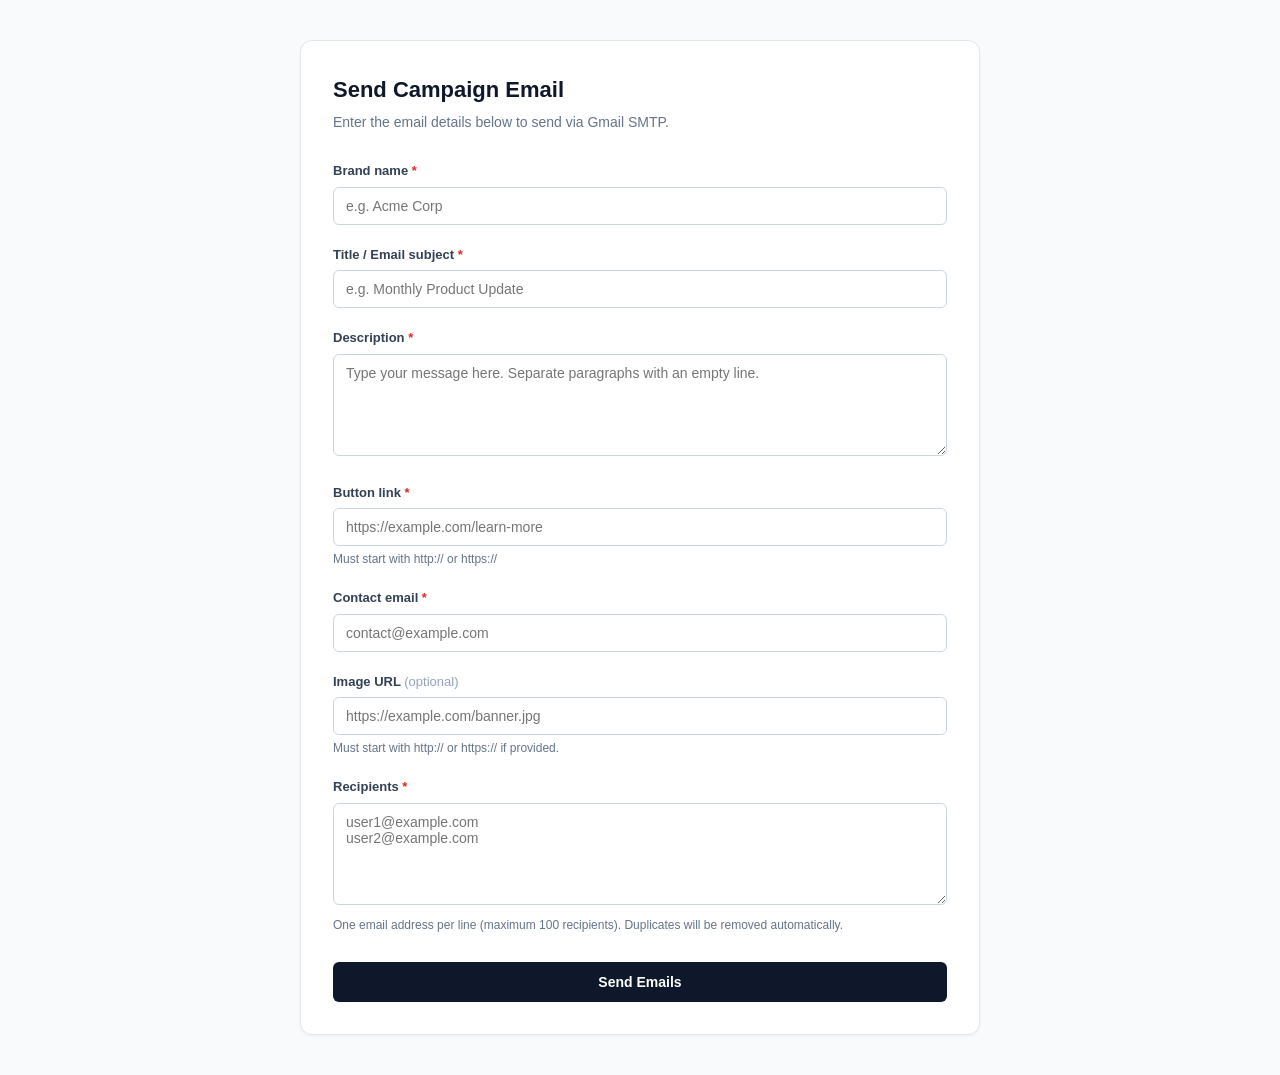
==== public/index.html @ 8550113f "feat: initialize NEWARO project scaffolding Set up React 19, Vite, Tailwind CSS, and core project de" ====
<!DOCTYPE html>
<html lang="en">
<head>
  <meta charset="UTF-8">
  <meta name="viewport" content="width=device-width, initial-scale=1.0">
  <title>Email Sender</title>
  <style>
    * { box-sizing: border-box; margin: 0; padding: 0; }
    body {
      font-family: -apple-system, BlinkMacSystemFont, "Segoe UI", Roboto, Helvetica, Arial, sans-serif;
      background-color: #f8fafc;
      color: #0f172a;
      padding: 40px 16px;
      line-height: 1.5;
    }
    .container {
      max-width: 680px;
      margin: 0 auto;
      background: #ffffff;
      border: 1px solid #e2e8f0;
      border-radius: 12px;
      padding: 32px;
      box-shadow: 0 1px 3px rgba(0, 0, 0, 0.05);
    }
    h1 {
      font-size: 22px;
      font-weight: 700;
      margin-bottom: 6px;
    }
    p.subtitle {
      font-size: 14px;
      color: #64748b;
      margin-bottom: 28px;
    }
    .form-group {
      margin-bottom: 20px;
    }
    label {
      display: block;
      font-size: 13px;
      font-weight: 600;
      color: #334155;
      margin-bottom: 6px;
    }
    label span.req {
      color: #dc2626;
    }
    label span.opt {
      color: #94a3b8;
      font-weight: 400;
    }
    input[type="text"],
    input[type="email"],
    input[type="url"],
    textarea {
      width: 100%;
      padding: 10px 12px;
      font-size: 14px;
      border: 1px solid #cbd5e1;
      border-radius: 6px;
      background: #ffffff;
      color: #0f172a;
      transition: border-color 0.15s ease;
      font-family: inherit;
    }
    input:focus, textarea:focus {
      outline: none;
      border-color: #0f172a;
    }
    textarea {
      resize: vertical;
    }
    .hint {
      font-size: 12px;
      color: #64748b;
      margin-top: 4px;
    }
    button.submit-btn {
      width: 100%;
      padding: 12px 20px;
      background-color: #0f172a;
      color: #ffffff;
      font-size: 14px;
      font-weight: 600;
      border: none;
      border-radius: 6px;
      cursor: pointer;
      transition: background-color 0.15s ease;
      margin-top: 8px;
    }
    button.submit-btn:hover {
      background-color: #1e293b;
    }
    button.submit-btn:disabled {
      background-color: #94a3b8;
      cursor: not-allowed;
    }
    .status-msg {
      margin-top: 24px;
      padding: 14px 16px;
      border-radius: 6px;
      font-size: 14px;
      display: none;
    }
    .status-msg.error {
      background: #fef2f2;
      border: 1px solid #fecaca;
      color: #991b1b;
      display: block;
    }
    .results-section {
      margin-top: 32px;
      border-top: 1px solid #e2e8f0;
      padding-top: 24px;
      display: none;
    }
    .summary-box {
      display: flex;
      gap: 16px;
      margin-bottom: 16px;
    }
    .summary-item {
      flex: 1;
      padding: 12px;
      background: #f8fafc;
      border: 1px solid #e2e8f0;
      border-radius: 6px;
      text-align: center;
    }
    .summary-item .num {
      font-size: 20px;
      font-weight: 700;
    }
    .summary-item .label {
      font-size: 11px;
      text-transform: uppercase;
      color: #64748b;
      font-weight: 600;
    }
    .sent-num { color: #16a34a; }
    .failed-num { color: #dc2626; }
    table.results-table {
      width: 100%;
      border-collapse: collapse;
      font-size: 13px;
      margin-top: 12px;
    }
    table.results-table th, table.results-table td {
      padding: 10px 12px;
      text-align: left;
      border-bottom: 1px solid #f1f5f9;
    }
    table.results-table th {
      background: #f8fafc;
      font-weight: 600;
      color: #475569;
    }
    .badge {
      display: inline-block;
      padding: 2px 8px;
      border-radius: 4px;
      font-size: 11px;
      font-weight: 600;
    }
    .badge-sent { background: #dcfce7; color: #166534; }
    .badge-failed { background: #fee2e2; color: #991b1b; }
    .error-text { color: #dc2626; font-size: 12px; }
  </style>
</head>
<body>
  <div class="container">
    <h1>Send Campaign Email</h1>
    <p class="subtitle">Enter the email details below to send via Gmail SMTP.</p>

    <form id="emailForm">
      <!-- 1. Brand name (required) -->
      <div class="form-group">
        <label for="brandName">Brand name <span class="req">*</span></label>
        <input type="text" id="brandName" name="brandName" required placeholder="e.g. Acme Corp">
      </div>

      <!-- 2. Title, also used as the email subject (required) -->
      <div class="form-group">
        <label for="title">Title / Email subject <span class="req">*</span></label>
        <input type="text" id="title" name="title" required placeholder="e.g. Monthly Product Update">
      </div>

      <!-- 3. Description, multiple paragraphs allowed (required) -->
      <div class="form-group">
        <label for="description">Description <span class="req">*</span></label>
        <textarea id="description" name="description" rows="5" required placeholder="Type your message here. Separate paragraphs with an empty line."></textarea>
      </div>

      <!-- 4. Link, used for the button (required, must start with http:// or https://) -->
      <div class="form-group">
        <label for="link">Button link <span class="req">*</span></label>
        <input type="url" id="link" name="link" required placeholder="https://example.com/learn-more" pattern="https?://.+">
        <div class="hint">Must start with http:// or https://</div>
      </div>

      <!-- 5. Contact email (required, valid email format) -->
      <div class="form-group">
        <label for="contactEmail">Contact email <span class="req">*</span></label>
        <input type="email" id="contactEmail" name="contactEmail" required placeholder="contact@example.com">
      </div>

      <!-- 6. Image URL (optional, must start with http:// or https://) -->
      <div class="form-group">
        <label for="imageUrl">Image URL <span class="opt">(optional)</span></label>
        <input type="url" id="imageUrl" name="imageUrl" placeholder="https://example.com/banner.jpg" pattern="https?://.+">
        <div class="hint">Must start with http:// or https:// if provided.</div>
      </div>

      <!-- 7. Recipients, one email address per line (max 100, remove duplicates) -->
      <div class="form-group">
        <label for="recipients">Recipients <span class="req">*</span></label>
        <textarea id="recipients" name="recipients" rows="5" required placeholder="user1@example.com&#10;user2@example.com"></textarea>
        <div class="hint">One email address per line (maximum 100 recipients). Duplicates will be removed automatically.</div>
      </div>

      <button type="submit" id="submitBtn" class="submit-btn">Send Emails</button>
    </form>

    <div id="statusMessage" class="status-msg"></div>

    <!-- Results Section -->
    <div id="resultsSection" class="results-section">
      <h2>Delivery Summary</h2>
      <div class="summary-box">
        <div class="summary-item">
          <div class="num" id="totalCount">0</div>
          <div class="label">Total</div>
        </div>
        <div class="summary-item">
          <div class="num sent-num" id="sentCount">0</div>
          <div class="label">Sent</div>
        </div>
        <div class="summary-item">
          <div class="num failed-num" id="failedCount">0</div>
          <div class="label">Failed</div>
        </div>
      </div>

      <table class="results-table">
        <thead>
          <tr>
            <th>Recipient</th>
            <th>Status</th>
            <th>Details</th>
          </tr>
        </thead>
        <tbody id="resultsBody"></tbody>
      </table>
    </div>
  </div>

  <script>
    const form = document.getElementById('emailForm');
    const submitBtn = document.getElementById('submitBtn');
    const statusMsg = document.getElementById('statusMessage');
    const resultsSection = document.getElementById('resultsSection');
    const totalCount = document.getElementById('totalCount');
    const sentCount = document.getElementById('sentCount');
    const failedCount = document.getElementById('failedCount');
    const resultsBody = document.getElementById('resultsBody');

    form.addEventListener('submit', async (e) => {
      e.preventDefault();

      statusMsg.className = 'status-msg';
      statusMsg.style.display = 'none';
      resultsSection.style.display = 'none';

      const brandName = document.getElementById('brandName').value;
      const title = document.getElementById('title').value;
      const description = document.getElementById('description').value;
      const link = document.getElementById('link').value;
      const contactEmail = document.getElementById('contactEmail').value;
      const imageUrl = document.getElementById('imageUrl').value;
      const recipients = document.getElementById('recipients').value;

      submitBtn.disabled = true;
      submitBtn.textContent = 'Sending... Please wait (1.5s delay between recipients)';

      try {
        const response = await fetch('/api/send', {
          method: 'POST',
          headers: { 'Content-Type': 'application/json' },
          body: JSON.stringify({
            brandName,
            title,
            description,
            link,
            contactEmail,
            imageUrl,
            recipients,
          }),
        });

        const data = await response.json();

        if (!response.ok) {
          throw new Error(data.error || 'Server error occurred while sending emails.');
        }

        // Populate summary
        totalCount.textContent = data.summary.total;
        sentCount.textContent = data.summary.sent;
        failedCount.textContent = data.summary.failed;

        // Populate results table
        resultsBody.innerHTML = '';
        data.results.forEach(res => {
          const row = document.createElement('tr');
          const isSent = res.status === 'sent';
          row.innerHTML = `
            <td><code>${escapeHtml(res.email)}</code></td>
            <td><span class="badge ${isSent ? 'badge-sent' : 'badge-failed'}">${isSent ? 'SENT' : 'FAILED'}</span></td>
            <td>${isSent ? 'Delivered' : `<span class="error-text">${escapeHtml(res.error || 'Error')}</span>`}</td>
          `;
          resultsBody.appendChild(row);
        });

        resultsSection.style.display = 'block';
      } catch (err) {
        statusMsg.textContent = err.message;
        statusMsg.className = 'status-msg error';
      } finally {
        submitBtn.disabled = false;
        submitBtn.textContent = 'Send Emails';
      }
    });

    function escapeHtml(str) {
      if (!str) return '';
      return str
        .replace(/&/g, '&amp;')
        .replace(/</g, '&lt;')
        .replace(/>/g, '&gt;')
        .replace(/"/g, '&quot;')
        .replace(/'/g, '&#039;');
    }
  </script>
</body>
</html>
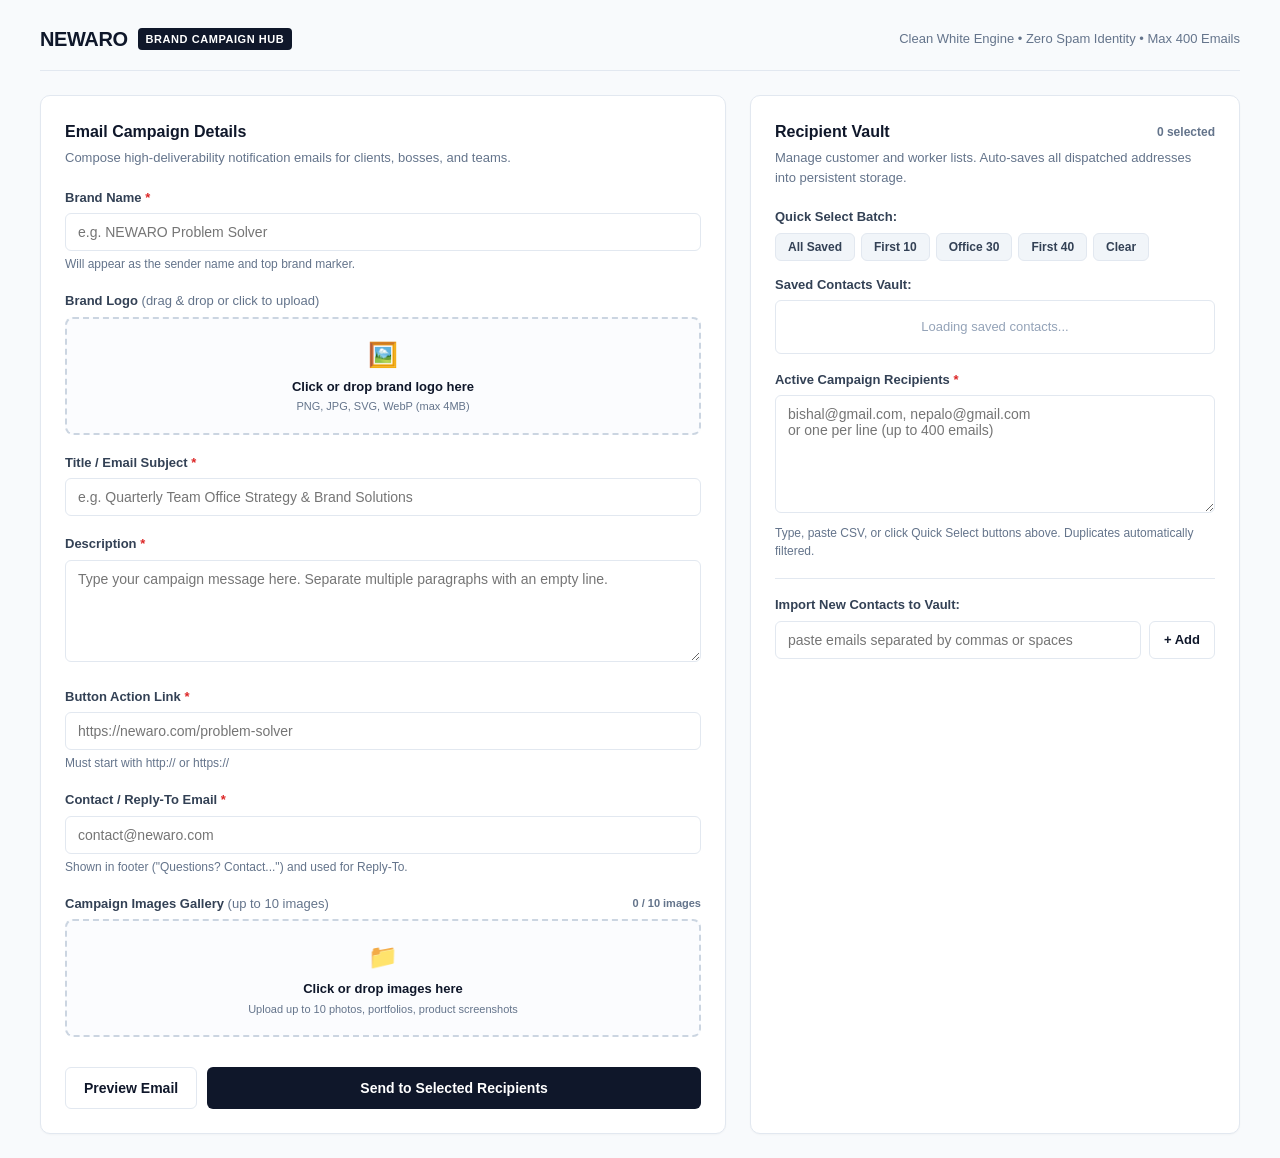
==== commit 183018d4: "feat: add advanced attachment support and persistence - Enable file uploads (50MB limit) for email c" ====
--- a/public/index.html
+++ b/public/index.html
@@ -3,52 +3,124 @@
 <head>
   <meta charset="UTF-8">
   <meta name="viewport" content="width=device-width, initial-scale=1.0">
-  <title>Email Sender</title>
+  <title>NEWARO Brand Campaign & Email Dispatcher</title>
   <style>
+    :root {
+      --bg: #ffffff;
+      --card-bg: #ffffff;
+      --sidebar-bg: #f8fafc;
+      --border: #e2e8f0;
+      --border-focus: #0f172a;
+      --text-main: #0f172a;
+      --text-muted: #64748b;
+      --text-sub: #334155;
+      --accent: #0f172a;
+      --accent-hover: #1e293b;
+      --success: #16a34a;
+      --success-bg: #f0fdf4;
+      --danger: #dc2626;
+      --danger-bg: #fef2f2;
+    }
+
     * { box-sizing: border-box; margin: 0; padding: 0; }
+    
     body {
-      font-family: -apple-system, BlinkMacSystemFont, "Segoe UI", Roboto, Helvetica, Arial, sans-serif;
+      font-family: -apple-system, BlinkMacSystemFont, "Segoe UI", Roboto, "Helvetica Neue", Arial, sans-serif;
       background-color: #f8fafc;
-      color: #0f172a;
-      padding: 40px 16px;
+      color: var(--text-main);
       line-height: 1.5;
-    }
-    .container {
-      max-width: 680px;
+      padding: 24px 16px;
+    }
+
+    .app-header {
+      max-width: 1200px;
+      margin: 0 auto 24px auto;
+      display: flex;
+      justify-content: space-between;
+      align-items: center;
+      padding-bottom: 16px;
+      border-bottom: 1px solid var(--border);
+    }
+
+    .brand-title {
+      font-size: 20px;
+      font-weight: 800;
+      letter-spacing: -0.02em;
+      color: var(--text-main);
+      display: flex;
+      align-items: center;
+      gap: 10px;
+    }
+
+    .brand-badge {
+      font-size: 11px;
+      font-weight: 700;
+      text-transform: uppercase;
+      letter-spacing: 0.05em;
+      background: #0f172a;
+      color: #ffffff;
+      padding: 3px 8px;
+      border-radius: 4px;
+    }
+
+    .header-info {
+      font-size: 13px;
+      color: var(--text-muted);
+    }
+
+    .main-grid {
+      max-width: 1200px;
       margin: 0 auto;
-      background: #ffffff;
-      border: 1px solid #e2e8f0;
-      border-radius: 12px;
-      padding: 32px;
-      box-shadow: 0 1px 3px rgba(0, 0, 0, 0.05);
-    }
-    h1 {
-      font-size: 22px;
+      display: grid;
+      grid-template-columns: 1.4fr 1fr;
+      gap: 24px;
+    }
+
+    @media (max-width: 960px) {
+      .main-grid {
+        grid-template-columns: 1fr;
+      }
+    }
+
+    .card {
+      background: var(--card-bg);
+      border: 1px solid var(--border);
+      border-radius: 10px;
+      padding: 24px;
+      box-shadow: 0 1px 2px rgba(0,0,0,0.03);
+    }
+
+    .section-title {
+      font-size: 16px;
       font-weight: 700;
-      margin-bottom: 6px;
-    }
-    p.subtitle {
-      font-size: 14px;
-      color: #64748b;
-      margin-bottom: 28px;
-    }
+      color: var(--text-main);
+      margin-bottom: 4px;
+      display: flex;
+      align-items: center;
+      justify-content: space-between;
+    }
+
+    .section-desc {
+      font-size: 13px;
+      color: var(--text-muted);
+      margin-bottom: 20px;
+    }
+
     .form-group {
-      margin-bottom: 20px;
-    }
+      margin-bottom: 18px;
+    }
+
     label {
       display: block;
       font-size: 13px;
       font-weight: 600;
-      color: #334155;
+      color: var(--text-sub);
       margin-bottom: 6px;
     }
-    label span.req {
-      color: #dc2626;
-    }
-    label span.opt {
-      color: #94a3b8;
-      font-weight: 400;
-    }
+
+    label span.req { color: var(--danger); }
+    label span.opt { color: var(--text-muted); font-weight: 400; }
+
     input[type="text"],
     input[type="email"],
     input[type="url"],
@@ -56,29 +128,143 @@
       width: 100%;
       padding: 10px 12px;
       font-size: 14px;
-      border: 1px solid #cbd5e1;
+      border: 1px solid var(--border);
       border-radius: 6px;
       background: #ffffff;
-      color: #0f172a;
+      color: var(--text-main);
       transition: border-color 0.15s ease;
       font-family: inherit;
     }
+
     input:focus, textarea:focus {
       outline: none;
-      border-color: #0f172a;
-    }
-    textarea {
-      resize: vertical;
-    }
+      border-color: var(--border-focus);
+    }
+
+    textarea { resize: vertical; }
+
     .hint {
       font-size: 12px;
-      color: #64748b;
+      color: var(--text-muted);
       margin-top: 4px;
     }
-    button.submit-btn {
+
+    /* Logo & Images Upload Area */
+    .dropzone {
+      border: 2px dashed #cbd5e1;
+      border-radius: 8px;
+      padding: 18px;
+      text-align: center;
+      background: #fbfcfe;
+      cursor: pointer;
+      transition: all 0.2s ease;
+    }
+
+    .dropzone:hover, .dropzone.dragover {
+      border-color: #0f172a;
+      background: #f1f5f9;
+    }
+
+    .dropzone-icon {
+      font-size: 24px;
+      margin-bottom: 4px;
+      display: block;
+    }
+
+    .dropzone-text {
+      font-size: 13px;
+      font-weight: 600;
+      color: var(--text-main);
+    }
+
+    .dropzone-sub {
+      font-size: 11px;
+      color: var(--text-muted);
+      margin-top: 2px;
+    }
+
+    /* Logo Preview */
+    .logo-preview-box {
+      margin-top: 10px;
+      display: flex;
+      align-items: center;
+      gap: 12px;
+      padding: 10px;
+      border: 1px solid var(--border);
+      border-radius: 6px;
+      background: #ffffff;
+    }
+
+    .logo-preview-img {
+      max-height: 44px;
+      max-width: 120px;
+      object-fit: contain;
+      border-radius: 4px;
+    }
+
+    .logo-preview-details {
+      flex: 1;
+      font-size: 12px;
+      color: var(--text-sub);
+    }
+
+    /* Multi-image Gallery Previews */
+    .images-grid {
+      display: grid;
+      grid-template-columns: repeat(auto-fill, minmax(90px, 1fr));
+      gap: 10px;
+      margin-top: 12px;
+    }
+
+    .image-thumb-card {
+      position: relative;
+      border: 1px solid var(--border);
+      border-radius: 6px;
+      overflow: hidden;
+      aspect-ratio: 1;
+      background: #f8fafc;
+    }
+
+    .image-thumb-card img {
       width: 100%;
+      height: 100%;
+      object-fit: cover;
+      display: block;
+    }
+
+    .image-remove-btn {
+      position: absolute;
+      top: 4px;
+      right: 4px;
+      width: 20px;
+      height: 20px;
+      background: rgba(15, 23, 42, 0.85);
+      color: #ffffff;
+      border: none;
+      border-radius: 50%;
+      cursor: pointer;
+      font-size: 12px;
+      line-height: 1;
+      display: flex;
+      align-items: center;
+      justify-content: center;
+    }
+
+    .image-remove-btn:hover {
+      background: #dc2626;
+    }
+
+    /* Button Actions */
+    .btn-row {
+      display: flex;
+      gap: 10px;
+      margin-top: 16px;
+    }
+
+    button.btn-primary {
+      flex: 1;
       padding: 12px 20px;
-      background-color: #0f172a;
+      background-color: var(--accent);
       color: #ffffff;
       font-size: 14px;
       font-weight: 600;
@@ -86,201 +272,828 @@
       border-radius: 6px;
       cursor: pointer;
       transition: background-color 0.15s ease;
-      margin-top: 8px;
-    }
-    button.submit-btn:hover {
-      background-color: #1e293b;
-    }
-    button.submit-btn:disabled {
+    }
+
+    button.btn-primary:hover {
+      background-color: var(--accent-hover);
+    }
+
+    button.btn-primary:disabled {
       background-color: #94a3b8;
       cursor: not-allowed;
     }
-    .status-msg {
-      margin-top: 24px;
-      padding: 14px 16px;
+
+    button.btn-secondary {
+      padding: 12px 18px;
+      background-color: #ffffff;
+      color: var(--text-main);
+      font-size: 14px;
+      font-weight: 600;
+      border: 1px solid var(--border);
       border-radius: 6px;
-      font-size: 14px;
+      cursor: pointer;
+      transition: all 0.15s ease;
+    }
+
+    button.btn-secondary:hover {
+      background-color: #f8fafc;
+      border-color: #cbd5e1;
+    }
+
+    /* Contact Vault Sidebar */
+    .quick-selectors {
+      display: flex;
+      flex-wrap: wrap;
+      gap: 6px;
+      margin-bottom: 14px;
+    }
+
+    .quick-btn {
+      padding: 6px 12px;
+      font-size: 12px;
+      font-weight: 600;
+      background: #f1f5f9;
+      color: var(--text-sub);
+      border: 1px solid var(--border);
+      border-radius: 6px;
+      cursor: pointer;
+      transition: all 0.15s ease;
+    }
+
+    .quick-btn:hover {
+      background: #e2e8f0;
+      color: var(--text-main);
+    }
+
+    .quick-btn.active {
+      background: #0f172a;
+      color: #ffffff;
+      border-color: #0f172a;
+    }
+
+    .contacts-list-container {
+      max-height: 280px;
+      overflow-y: auto;
+      border: 1px solid var(--border);
+      border-radius: 6px;
+      background: #ffffff;
+      margin-bottom: 16px;
+    }
+
+    .contact-item {
+      display: flex;
+      align-items: center;
+      gap: 10px;
+      padding: 8px 12px;
+      border-bottom: 1px solid #f1f5f9;
+      font-size: 13px;
+    }
+
+    .contact-item:last-child {
+      border-bottom: none;
+    }
+
+    .contact-item:hover {
+      background: #f8fafc;
+    }
+
+    .contact-email {
+      flex: 1;
+      font-family: monospace;
+      color: var(--text-main);
+      word-break: break-all;
+    }
+
+    .contact-badge {
+      font-size: 10px;
+      color: var(--text-muted);
+      background: #f1f5f9;
+      padding: 2px 6px;
+      border-radius: 4px;
+    }
+
+    /* Modal / Preview Drawer */
+    .modal-backdrop {
       display: none;
-    }
-    .status-msg.error {
-      background: #fef2f2;
-      border: 1px solid #fecaca;
-      color: #991b1b;
-      display: block;
-    }
-    .results-section {
-      margin-top: 32px;
-      border-top: 1px solid #e2e8f0;
-      padding-top: 24px;
+      position: fixed;
+      top: 0; left: 0; right: 0; bottom: 0;
+      background: rgba(15, 23, 42, 0.6);
+      z-index: 1000;
+      align-items: center;
+      justify-content: center;
+      padding: 16px;
+    }
+
+    .modal-backdrop.open {
+      display: flex;
+    }
+
+    .modal-content {
+      background: #ffffff;
+      border-radius: 12px;
+      max-width: 680px;
+      width: 100%;
+      max-height: 90vh;
+      display: flex;
+      flex-direction: column;
+      overflow: hidden;
+      box-shadow: 0 10px 25px rgba(0,0,0,0.15);
+    }
+
+    .modal-header {
+      padding: 16px 20px;
+      border-bottom: 1px solid var(--border);
+      display: flex;
+      justify-content: space-between;
+      align-items: center;
+    }
+
+    .modal-title {
+      font-size: 16px;
+      font-weight: 700;
+    }
+
+    .modal-close-btn {
+      background: none;
+      border: none;
+      font-size: 20px;
+      cursor: pointer;
+      color: var(--text-muted);
+    }
+
+    .modal-body {
+      padding: 20px;
+      overflow-y: auto;
+      flex: 1;
+      background: #f8fafc;
+    }
+
+    .preview-frame {
+      width: 100%;
+      min-height: 480px;
+      border: none;
+      background: #ffffff;
+      border-radius: 8px;
+    }
+
+    /* Progress & Summary */
+    .progress-box {
+      margin-top: 20px;
+      padding: 16px;
+      background: #f8fafc;
+      border: 1px solid var(--border);
+      border-radius: 8px;
       display: none;
     }
+
+    .progress-bar-wrap {
+      width: 100%;
+      height: 8px;
+      background: #e2e8f0;
+      border-radius: 4px;
+      overflow: hidden;
+      margin: 10px 0 6px 0;
+    }
+
+    .progress-bar-fill {
+      height: 100%;
+      width: 0%;
+      background: #0f172a;
+      transition: width 0.3s ease;
+    }
+
+    .summary-boxes {
+      display: grid;
+      grid-template-columns: repeat(3, 1fr);
+      gap: 12px;
+      margin: 16px 0;
+    }
+
     .summary-box {
-      display: flex;
-      gap: 16px;
-      margin-bottom: 16px;
-    }
-    .summary-item {
-      flex: 1;
+      background: #ffffff;
+      border: 1px solid var(--border);
       padding: 12px;
-      background: #f8fafc;
-      border: 1px solid #e2e8f0;
       border-radius: 6px;
       text-align: center;
     }
-    .summary-item .num {
-      font-size: 20px;
-      font-weight: 700;
-    }
-    .summary-item .label {
+
+    .summary-num {
+      font-size: 22px;
+      font-weight: 800;
+    }
+
+    .summary-label {
       font-size: 11px;
       text-transform: uppercase;
-      color: #64748b;
-      font-weight: 600;
-    }
-    .sent-num { color: #16a34a; }
-    .failed-num { color: #dc2626; }
+      font-weight: 700;
+      color: var(--text-muted);
+    }
+
+    .num-sent { color: var(--success); }
+    .num-failed { color: var(--danger); }
+
     table.results-table {
       width: 100%;
       border-collapse: collapse;
       font-size: 13px;
       margin-top: 12px;
     }
+
     table.results-table th, table.results-table td {
-      padding: 10px 12px;
+      padding: 8px 10px;
       text-align: left;
-      border-bottom: 1px solid #f1f5f9;
-    }
+      border-bottom: 1px solid var(--border);
+    }
+
     table.results-table th {
-      background: #f8fafc;
+      background: #f1f5f9;
       font-weight: 600;
-      color: #475569;
-    }
+      color: var(--text-sub);
+    }
+
     .badge {
       display: inline-block;
-      padding: 2px 8px;
+      padding: 2px 6px;
       border-radius: 4px;
-      font-size: 11px;
-      font-weight: 600;
-    }
-    .badge-sent { background: #dcfce7; color: #166534; }
-    .badge-failed { background: #fee2e2; color: #991b1b; }
-    .error-text { color: #dc2626; font-size: 12px; }
+      font-size: 10px;
+      font-weight: 700;
+      text-transform: uppercase;
+    }
+
+    .badge-sent { background: var(--success-bg); color: #166534; }
+    .badge-failed { background: var(--danger-bg); color: #991b1b; }
+
+    .status-msg {
+      margin-top: 16px;
+      padding: 12px 14px;
+      border-radius: 6px;
+      font-size: 13px;
+      display: none;
+    }
+
+    .status-msg.error {
+      background: var(--danger-bg);
+      border: 1px solid #fecaca;
+      color: #991b1b;
+      display: block;
+    }
+    .status-msg.success {
+      background: var(--success-bg);
+      border: 1px solid #bbf7d0;
+      color: #166534;
+      display: block;
+    }
   </style>
 </head>
 <body>
-  <div class="container">
-    <h1>Send Campaign Email</h1>
-    <p class="subtitle">Enter the email details below to send via Gmail SMTP.</p>
-
-    <form id="emailForm">
-      <!-- 1. Brand name (required) -->
+
+  <header class="app-header">
+    <div class="brand-title">
+      NEWARO
+      <span class="brand-badge">Brand Campaign Hub</span>
+    </div>
+    <div class="header-info">
+      Clean White Engine &bull; Zero Spam Identity &bull; Max 400 Emails
+    </div>
+  </header>
+
+  <div class="main-grid">
+    <!-- Left Column: Campaign Form -->
+    <div class="card">
+      <div class="section-title">
+        <span>Email Campaign Details</span>
+      </div>
+      <p class="section-desc">Compose high-deliverability notification emails for clients, bosses, and teams.</p>
+
+      <form id="emailForm">
+        <!-- 1. Brand Name -->
+        <div class="form-group">
+          <label for="brandName">Brand Name <span class="req">*</span></label>
+          <input type="text" id="brandName" name="brandName" required placeholder="e.g. NEWARO Problem Solver">
+          <div class="hint">Will appear as the sender name and top brand marker.</div>
+        </div>
+
+        <!-- 2. Brand Logo Upload -->
+        <div class="form-group">
+          <label>Brand Logo <span class="opt">(drag & drop or click to upload)</span></label>
+          <div class="dropzone" id="logoDropzone">
+            <span class="dropzone-icon">🖼️</span>
+            <div class="dropzone-text">Click or drop brand logo here</div>
+            <div class="dropzone-sub">PNG, JPG, SVG, WebP (max 4MB)</div>
+            <input type="file" id="logoFileInput" accept="image/*" style="display: none;">
+          </div>
+          <div id="logoPreviewContainer" style="display: none;"></div>
+        </div>
+
+        <!-- 3. Title / Subject -->
+        <div class="form-group">
+          <label for="title">Title / Email Subject <span class="req">*</span></label>
+          <input type="text" id="title" name="title" required placeholder="e.g. Quarterly Team Office Strategy & Brand Solutions">
+        </div>
+
+        <!-- 4. Description -->
+        <div class="form-group">
+          <label for="description">Description <span class="req">*</span></label>
+          <textarea id="description" name="description" rows="5" required placeholder="Type your campaign message here. Separate multiple paragraphs with an empty line."></textarea>
+        </div>
+
+        <!-- 5. Button Link -->
+        <div class="form-group">
+          <label for="link">Button Action Link <span class="req">*</span></label>
+          <input type="url" id="link" name="link" required placeholder="https://newaro.com/problem-solver" pattern="https?://.+">
+          <div class="hint">Must start with http:// or https://</div>
+        </div>
+
+        <!-- 6. Contact Email -->
+        <div class="form-group">
+          <label for="contactEmail">Contact / Reply-To Email <span class="req">*</span></label>
+          <input type="email" id="contactEmail" name="contactEmail" required placeholder="contact@newaro.com">
+          <div class="hint">Shown in footer ("Questions? Contact...") and used for Reply-To.</div>
+        </div>
+
+        <!-- 7. Upload up to 10 Images -->
+        <div class="form-group">
+          <div style="display: flex; justify-content: space-between; align-items: center; margin-bottom: 6px;">
+            <label style="margin: 0;">Campaign Images Gallery <span class="opt">(up to 10 images)</span></label>
+            <span id="imageCountBadge" style="font-size: 11px; font-weight: 700; color: #64748b;">0 / 10 images</span>
+          </div>
+          <div class="dropzone" id="galleryDropzone">
+            <span class="dropzone-icon">📁</span>
+            <div class="dropzone-text">Click or drop images here</div>
+            <div class="dropzone-sub">Upload up to 10 photos, portfolios, product screenshots</div>
+            <input type="file" id="galleryFileInput" accept="image/*" multiple style="display: none;">
+          </div>
+          <div class="images-grid" id="galleryPreviewGrid"></div>
+        </div>
+
+        <!-- Action Buttons -->
+        <div class="btn-row">
+          <button type="button" id="previewBtn" class="btn-secondary">Preview Email</button>
+          <button type="submit" id="submitBtn" class="btn-primary">Send to Selected Recipients</button>
+        </div>
+      </form>
+
+      <div id="statusMessage" class="status-msg"></div>
+
+      <!-- Real-time Progress Box -->
+      <div id="progressBox" class="progress-box">
+        <div style="display: flex; justify-content: space-between; font-size: 13px; font-weight: 600;">
+          <span id="progressText">Dispatching emails...</span>
+          <span id="progressPercent">0%</span>
+        </div>
+        <div class="progress-bar-wrap">
+          <div id="progressBarFill" class="progress-bar-fill"></div>
+        </div>
+      </div>
+
+      <!-- Results & Delivery Summary -->
+      <div id="resultsSection" style="margin-top: 24px; display: none;">
+        <h3 style="font-size: 15px; font-weight: 700; margin-bottom: 8px;">Delivery Report</h3>
+        <div class="summary-boxes">
+          <div class="summary-box">
+            <div class="summary-num" id="totalCount">0</div>
+            <div class="summary-label">Total</div>
+          </div>
+          <div class="summary-box">
+            <div class="summary-num num-sent" id="sentCount">0</div>
+            <div class="summary-label">Delivered</div>
+          </div>
+          <div class="summary-box">
+            <div class="summary-num num-failed" id="failedCount">0</div>
+            <div class="summary-label">Failed</div>
+          </div>
+        </div>
+
+        <table class="results-table">
+          <thead>
+            <tr>
+              <th>Recipient</th>
+              <th>Status</th>
+              <th>Details</th>
+            </tr>
+          </thead>
+          <tbody id="resultsBody"></tbody>
+        </table>
+      </div>
+    </div>
+
+    <!-- Right Column: Recipients & Contact Vault -->
+    <div class="card">
+      <div class="section-title">
+        <span>Recipient Vault</span>
+        <span id="recipientCountBadge" style="font-size: 12px; font-weight: 700; color: var(--text-muted);">0 selected</span>
+      </div>
+      <p class="section-desc">Manage customer and worker lists. Auto-saves all dispatched addresses into persistent storage.</p>
+
+      <!-- One-click Quick Selectors -->
+      <label>Quick Select Batch:</label>
+      <div class="quick-selectors">
+        <button type="button" class="quick-btn" id="btnSelectAll">All Saved</button>
+        <button type="button" class="quick-btn" id="btnSelect10">First 10</button>
+        <button type="button" class="quick-btn" id="btnSelect30">Office 30</button>
+        <button type="button" class="quick-btn" id="btnSelect40">First 40</button>
+        <button type="button" class="quick-btn" id="btnClearSelected">Clear</button>
+      </div>
+
+      <!-- Saved Contacts List -->
+      <label>Saved Contacts Vault:</label>
+      <div class="contacts-list-container" id="contactsList">
+        <div style="padding: 16px; text-align: center; color: #94a3b8; font-size: 13px;">
+          Loading saved contacts...
+        </div>
+      </div>
+
+      <!-- Active Recipients Textarea -->
       <div class="form-group">
-        <label for="brandName">Brand name <span class="req">*</span></label>
-        <input type="text" id="brandName" name="brandName" required placeholder="e.g. Acme Corp">
+        <label for="recipients">Active Campaign Recipients <span class="req">*</span></label>
+        <textarea id="recipients" name="recipients" rows="6" placeholder="bishal@gmail.com, nepalo@gmail.com&#10;or one per line (up to 400 emails)"></textarea>
+        <div class="hint">Type, paste CSV, or click Quick Select buttons above. Duplicates automatically filtered.</div>
       </div>
 
-      <!-- 2. Title, also used as the email subject (required) -->
-      <div class="form-group">
-        <label for="title">Title / Email subject <span class="req">*</span></label>
-        <input type="text" id="title" name="title" required placeholder="e.g. Monthly Product Update">
+      <!-- Bulk Add to Vault -->
+      <div style="margin-top: 16px; padding-top: 16px; border-top: 1px solid var(--border);">
+        <label>Import New Contacts to Vault:</label>
+        <div style="display: flex; gap: 8px;">
+          <input type="text" id="bulkAddInput" placeholder="paste emails separated by commas or spaces">
+          <button type="button" id="btnBulkAdd" class="btn-secondary" style="padding: 8px 14px; font-size: 13px; white-space: nowrap;">+ Add</button>
+        </div>
       </div>
-
-      <!-- 3. Description, multiple paragraphs allowed (required) -->
-      <div class="form-group">
-        <label for="description">Description <span class="req">*</span></label>
-        <textarea id="description" name="description" rows="5" required placeholder="Type your message here. Separate paragraphs with an empty line."></textarea>
-      </div>
-
-      <!-- 4. Link, used for the button (required, must start with http:// or https://) -->
-      <div class="form-group">
-        <label for="link">Button link <span class="req">*</span></label>
-        <input type="url" id="link" name="link" required placeholder="https://example.com/learn-more" pattern="https?://.+">
-        <div class="hint">Must start with http:// or https://</div>
-      </div>
-
-      <!-- 5. Contact email (required, valid email format) -->
-      <div class="form-group">
-        <label for="contactEmail">Contact email <span class="req">*</span></label>
-        <input type="email" id="contactEmail" name="contactEmail" required placeholder="contact@example.com">
-      </div>
-
-      <!-- 6. Image URL (optional, must start with http:// or https://) -->
-      <div class="form-group">
-        <label for="imageUrl">Image URL <span class="opt">(optional)</span></label>
-        <input type="url" id="imageUrl" name="imageUrl" placeholder="https://example.com/banner.jpg" pattern="https?://.+">
-        <div class="hint">Must start with http:// or https:// if provided.</div>
-      </div>
-
-      <!-- 7. Recipients, one email address per line (max 100, remove duplicates) -->
-      <div class="form-group">
-        <label for="recipients">Recipients <span class="req">*</span></label>
-        <textarea id="recipients" name="recipients" rows="5" required placeholder="user1@example.com&#10;user2@example.com"></textarea>
-        <div class="hint">One email address per line (maximum 100 recipients). Duplicates will be removed automatically.</div>
-      </div>
-
-      <button type="submit" id="submitBtn" class="submit-btn">Send Emails</button>
-    </form>
-
-    <div id="statusMessage" class="status-msg"></div>
-
-    <!-- Results Section -->
-    <div id="resultsSection" class="results-section">
-      <h2>Delivery Summary</h2>
-      <div class="summary-box">
-        <div class="summary-item">
-          <div class="num" id="totalCount">0</div>
-          <div class="label">Total</div>
-        </div>
-        <div class="summary-item">
-          <div class="num sent-num" id="sentCount">0</div>
-          <div class="label">Sent</div>
-        </div>
-        <div class="summary-item">
-          <div class="num failed-num" id="failedCount">0</div>
-          <div class="label">Failed</div>
-        </div>
-      </div>
-
-      <table class="results-table">
-        <thead>
-          <tr>
-            <th>Recipient</th>
-            <th>Status</th>
-            <th>Details</th>
-          </tr>
-        </thead>
-        <tbody id="resultsBody"></tbody>
-      </table>
     </div>
   </div>
 
+  <!-- Email Preview Modal -->
+  <div id="previewModal" class="modal-backdrop">
+    <div class="modal-content">
+      <div class="modal-header">
+        <div class="modal-title">Live Campaign Email Preview</div>
+        <button type="button" id="modalCloseBtn" class="modal-close-btn">&times;</button>
+      </div>
+      <div class="modal-body">
+        <iframe id="previewIframe" class="preview-frame" sandbox="allow-same-origin"></iframe>
+      </div>
+    </div>
+  </div>
+
   <script>
+    // State
+    let uploadedLogoBase64 = null;
+    let uploadedImages = []; // Array of base64 strings
+    let savedContacts = [];
+
+    // DOM Elements
     const form = document.getElementById('emailForm');
     const submitBtn = document.getElementById('submitBtn');
+    const previewBtn = document.getElementById('previewBtn');
     const statusMsg = document.getElementById('statusMessage');
+    const recipientsInput = document.getElementById('recipients');
+    const contactsListEl = document.getElementById('contactsList');
+    const recipientCountBadge = document.getElementById('recipientCountBadge');
+    const imageCountBadge = document.getElementById('imageCountBadge');
+    
+    // Logo elements
+    const logoDropzone = document.getElementById('logoDropzone');
+    const logoFileInput = document.getElementById('logoFileInput');
+    const logoPreviewContainer = document.getElementById('logoPreviewContainer');
+
+    // Gallery elements
+    const galleryDropzone = document.getElementById('galleryDropzone');
+    const galleryFileInput = document.getElementById('galleryFileInput');
+    const galleryPreviewGrid = document.getElementById('galleryPreviewGrid');
+
+    // Preview Modal
+    const previewModal = document.getElementById('previewModal');
+    const previewIframe = document.getElementById('previewIframe');
+    const modalCloseBtn = document.getElementById('modalCloseBtn');
+
+    // Results & Progress
+    const progressBox = document.getElementById('progressBox');
+    const progressText = document.getElementById('progressText');
+    const progressPercent = document.getElementById('progressPercent');
+    const progressBarFill = document.getElementById('progressBarFill');
     const resultsSection = document.getElementById('resultsSection');
     const totalCount = document.getElementById('totalCount');
     const sentCount = document.getElementById('sentCount');
     const failedCount = document.getElementById('failedCount');
     const resultsBody = document.getElementById('resultsBody');
 
-    form.addEventListener('submit', async (e) => {
+    // 1. Fetch Saved Contacts
+    async function fetchContacts() {
+      try {
+        const res = await fetch('/api/contacts');
+        const data = await res.json();
+        savedContacts = data.contacts || [];
+        renderContactsList();
+      } catch (err) {
+        console.error('Error fetching contacts:', err);
+      }
+    }
+
+    function renderContactsList() {
+      if (savedContacts.length === 0) {
+        contactsListEl.innerHTML = '<div style="padding: 16px; text-align: center; color: #94a3b8; font-size: 13px;">No saved contacts yet. Add above or send emails to auto-save.</div>';
+        return;
+      }
+
+      const activeSet = new Set(parseRecipients(recipientsInput.value).map(e => e.toLowerCase()));
+
+      contactsListEl.innerHTML = savedContacts.map(c => {
+        const isChecked = activeSet.has(c.email.toLowerCase());
+        return `
+          <div class="contact-item">
+            <input type="checkbox" class="contact-checkbox" data-email="${escapeHtml(c.email)}" ${isChecked ? 'checked' : ''}>
+            <span class="contact-email">${escapeHtml(c.email)}</span>
+            <span class="contact-badge">${c.sentCount || 1} sent</span>
+          </div>
+        `;
+      }).join('');
+
+      // Wire checkboxes
+      contactsListEl.querySelectorAll('.contact-checkbox').forEach(cb => {
+        cb.addEventListener('change', (e) => {
+          const email = e.target.getAttribute('data-email');
+          const current = parseRecipients(recipientsInput.value);
+          if (e.target.checked) {
+            if (!current.some(x => x.toLowerCase() === email.toLowerCase())) {
+              current.push(email);
+            }
+          } else {
+            const idx = current.findIndex(x => x.toLowerCase() === email.toLowerCase());
+            if (idx !== -1) current.splice(idx, 1);
+          }
+          recipientsInput.value = current.join('\n');
+          updateRecipientCount();
+        });
+      });
+    }
+
+    // Helper: Parse Recipients
+    function parseRecipients(text) {
+      if (!text) return [];
+      const emailRegex = /^[^\s@]+@[^\s@]+\.[^\s@]+$/;
+      const seen = new Set();
+      const list = [];
+
+      text.split(/[\r\n,;]+/).forEach(raw => {
+        const clean = raw.trim();
+        if (clean && emailRegex.test(clean)) {
+          const lower = clean.toLowerCase();
+          if (!seen.has(lower)) {
+            seen.add(lower);
+            list.push(clean);
+          }
+        }
+      });
+      return list;
+    }
+
+    function updateRecipientCount() {
+      const parsed = parseRecipients(recipientsInput.value);
+      recipientCountBadge.textContent = `${parsed.length} selected`;
+      // Update check states in contacts list
+      const activeSet = new Set(parsed.map(e => e.toLowerCase()));
+      contactsListEl.querySelectorAll('.contact-checkbox').forEach(cb => {
+        const email = cb.getAttribute('data-email');
+        cb.checked = activeSet.has(email.toLowerCase());
+      });
+    }
+
+    recipientsInput.addEventListener('input', updateRecipientCount);
+
+    // Quick Selector Handlers
+    document.getElementById('btnSelectAll').addEventListener('click', () => {
+      const emails = savedContacts.map(c => c.email);
+      recipientsInput.value = emails.join('\n');
+      updateRecipientCount();
+    });
+
+    document.getElementById('btnSelect10').addEventListener('click', () => {
+      const emails = savedContacts.slice(0, 10).map(c => c.email);
+      recipientsInput.value = emails.join('\n');
+      updateRecipientCount();
+    });
+
+    document.getElementById('btnSelect30').addEventListener('click', () => {
+      const emails = savedContacts.slice(0, 30).map(c => c.email);
+      recipientsInput.value = emails.join('\n');
+      updateRecipientCount();
+    });
+
+    document.getElementById('btnSelect40').addEventListener('click', () => {
+      const emails = savedContacts.slice(0, 40).map(c => c.email);
+      recipientsInput.value = emails.join('\n');
+      updateRecipientCount();
+    });
+
+    document.getElementById('btnClearSelected').addEventListener('click', () => {
+      recipientsInput.value = '';
+      updateRecipientCount();
+    });
+
+    // Bulk Add to Vault
+    document.getElementById('btnBulkAdd').addEventListener('click', async () => {
+      const input = document.getElementById('bulkAddInput');
+      const text = input.value.trim();
+      if (!text) return;
+
+      try {
+        const res = await fetch('/api/contacts', {
+          method: 'POST',
+          headers: { 'Content-Type': 'application/json' },
+          body: JSON.stringify({ emails: text }),
+        });
+        const data = await res.json();
+        if (res.ok) {
+          savedContacts = data.contacts || [];
+          renderContactsList();
+          input.value = '';
+          showMessage(`Added ${data.addedCount} contacts to vault.`, 'success');
+        } else {
+          showMessage(data.error || 'Failed to add contacts', 'error');
+        }
+      } catch (err) {
+        showMessage(err.message, 'error');
+      }
+    });
+
+    // 2. Logo Upload Handlers
+    logoDropzone.addEventListener('click', () => logoFileInput.click());
+    logoDropzone.addEventListener('dragover', (e) => { e.preventDefault(); logoDropzone.classList.add('dragover'); });
+    logoDropzone.addEventListener('dragleave', () => logoDropzone.classList.remove('dragover'));
+    logoDropzone.addEventListener('drop', (e) => {
       e.preventDefault();
-
-      statusMsg.className = 'status-msg';
-      statusMsg.style.display = 'none';
-      resultsSection.style.display = 'none';
-
+      logoDropzone.classList.remove('dragover');
+      if (e.dataTransfer.files.length > 0) {
+        handleLogoFile(e.dataTransfer.files[0]);
+      }
+    });
+    logoFileInput.addEventListener('change', (e) => {
+      if (e.target.files.length > 0) {
+        handleLogoFile(e.target.files[0]);
+      }
+    });
+
+    function handleLogoFile(file) {
+      if (!file.type.startsWith('image/')) {
+        showMessage('Please choose a valid image file for logo', 'error');
+        return;
+      }
+      const reader = new FileReader();
+      reader.onload = (e) => {
+        uploadedLogoBase64 = e.target.result;
+        logoDropzone.style.display = 'none';
+        logoPreviewContainer.style.display = 'block';
+        logoPreviewContainer.innerHTML = `
+          <div class="logo-preview-box">
+            <img src="${uploadedLogoBase64}" class="logo-preview-img" alt="Brand Logo">
+            <div class="logo-preview-details">
+              <strong>${escapeHtml(file.name)}</strong> (${(file.size / 1024).toFixed(1)} KB)
+            </div>
+            <button type="button" class="quick-btn" id="btnRemoveLogo">Remove</button>
+          </div>
+        `;
+        document.getElementById('btnRemoveLogo').addEventListener('click', () => {
+          uploadedLogoBase64 = null;
+          logoFileInput.value = '';
+          logoPreviewContainer.style.display = 'none';
+          logoDropzone.style.display = 'block';
+        });
+      };
+      reader.readAsDataURL(file);
+    }
+
+    // 3. Multi-image Gallery Upload Handlers (up to 10 images)
+    galleryDropzone.addEventListener('click', () => galleryFileInput.click());
+    galleryDropzone.addEventListener('dragover', (e) => { e.preventDefault(); galleryDropzone.classList.add('dragover'); });
+    galleryDropzone.addEventListener('dragleave', () => galleryDropzone.classList.remove('dragover'));
+    galleryDropzone.addEventListener('drop', (e) => {
+      e.preventDefault();
+      galleryDropzone.classList.remove('dragover');
+      handleGalleryFiles(Array.from(e.dataTransfer.files));
+    });
+    galleryFileInput.addEventListener('change', (e) => {
+      handleGalleryFiles(Array.from(e.target.files));
+    });
+
+    function handleGalleryFiles(files) {
+      const remainingSlots = 10 - uploadedImages.length;
+      if (remainingSlots <= 0) {
+        showMessage('Maximum 10 images reached.', 'error');
+        return;
+      }
+
+      const validFiles = files.filter(f => f.type.startsWith('image/')).slice(0, remainingSlots);
+
+      validFiles.forEach(file => {
+        const reader = new FileReader();
+        reader.onload = (e) => {
+          if (uploadedImages.length < 10) {
+            uploadedImages.push(e.target.result);
+            renderGalleryPreviews();
+          }
+        };
+        reader.readAsDataURL(file);
+      });
+    }
+
+    function renderGalleryPreviews() {
+      imageCountBadge.textContent = `${uploadedImages.length} / 10 images`;
+      galleryPreviewGrid.innerHTML = uploadedImages.map((src, idx) => `
+        <div class="image-thumb-card">
+          <img src="${src}" alt="Thumb ${idx + 1}">
+          <button type="button" class="image-remove-btn" onclick="removeGalleryImage(${idx})">&times;</button>
+        </div>
+      `).join('');
+    }
+
+    window.removeGalleryImage = function(idx) {
+      uploadedImages.splice(idx, 1);
+      renderGalleryPreviews();
+    };
+
+    // 4. Live Preview Modal
+    previewBtn.addEventListener('click', async () => {
       const brandName = document.getElementById('brandName').value;
       const title = document.getElementById('title').value;
       const description = document.getElementById('description').value;
       const link = document.getElementById('link').value;
       const contactEmail = document.getElementById('contactEmail').value;
-      const imageUrl = document.getElementById('imageUrl').value;
-      const recipients = document.getElementById('recipients').value;
-
+
+      try {
+        const res = await fetch('/api/preview', {
+          method: 'POST',
+          headers: { 'Content-Type': 'application/json' },
+          body: JSON.stringify({
+            brandName: brandName || 'NEWARO Problem Solver',
+            title: title || 'Executive Campaign Update',
+            description: description || 'Here is an overview of the brand strategic plan and office solutions.\n\nEverything is set for seamless customer delivery.',
+            link: link || 'https://newaro.com',
+            contactEmail: contactEmail || 'contact@newaro.com',
+            logo: uploadedLogoBase64 || undefined,
+            images: uploadedImages,
+          }),
+        });
+
+        const data = await res.json();
+        if (res.ok) {
+          previewModal.classList.add('open');
+          const doc = previewIframe.contentDocument || previewIframe.contentWindow.document;
+          doc.open();
+          doc.write(data.html);
+          doc.close();
+        } else {
+          showMessage(data.error || 'Preview failed', 'error');
+        }
+      } catch (err) {
+        showMessage(err.message, 'error');
+      }
+    });
+
+    modalCloseBtn.addEventListener('click', () => previewModal.classList.remove('open'));
+    previewModal.addEventListener('click', (e) => {
+      if (e.target === previewModal) previewModal.classList.remove('open');
+    });
+
+    // 5. Send Campaign Execution
+    form.addEventListener('submit', async (e) => {
+      e.preventDefault();
+
+      const brandName = document.getElementById('brandName').value.trim();
+      const title = document.getElementById('title').value.trim();
+      const description = document.getElementById('description').value.trim();
+      const link = document.getElementById('link').value.trim();
+      const contactEmail = document.getElementById('contactEmail').value.trim();
+      const recipients = recipientsInput.value.trim();
+
+      const parsedRecipients = parseRecipients(recipients);
+      if (parsedRecipients.length === 0) {
+        showMessage('Please provide at least one valid recipient email.', 'error');
+        return;
+      }
+
+      if (parsedRecipients.length > 400) {
+        showMessage('Maximum 400 recipients allowed in a single batch.', 'error');
+        return;
+      }
+
+      // Lock UI
       submitBtn.disabled = true;
-      submitBtn.textContent = 'Sending... Please wait (1.5s delay between recipients)';
+      submitBtn.textContent = `Sending to ${parsedRecipients.length} recipients...`;
+      statusMsg.style.display = 'none';
+      resultsSection.style.display = 'none';
+      progressBox.style.display = 'block';
+
+      // Progress animation simulation during 1.5s delay
+      const total = parsedRecipients.length;
+      let currentProgress = 0;
+      const progressInterval = setInterval(() => {
+        if (currentProgress < total) {
+          currentProgress += 0.5;
+          const pct = Math.min(Math.round((currentProgress / total) * 100), 98);
+          progressBarFill.style.width = pct + '%';
+          progressPercent.textContent = pct + '%';
+          progressText.textContent = `Delivering emails (${Math.floor(currentProgress)}/${total})...`;
+        }
+      }, 750);
 
       try {
         const response = await fetch('/api/send', {
@@ -292,10 +1105,16 @@
             description,
             link,
             contactEmail,
-            imageUrl,
-            recipients,
+            logo: uploadedLogoBase64 || undefined,
+            images: uploadedImages,
+            recipients: parsedRecipients.join('\n'),
           }),
         });
+
+        clearInterval(progressInterval);
+        progressBarFill.style.width = '100%';
+        progressPercent.textContent = '100%';
+        progressText.textContent = 'Batch completed!';
 
         const data = await response.json();
 
@@ -303,12 +1122,12 @@
           throw new Error(data.error || 'Server error occurred while sending emails.');
         }
 
-        // Populate summary
+        // Summary
         totalCount.textContent = data.summary.total;
         sentCount.textContent = data.summary.sent;
         failedCount.textContent = data.summary.failed;
 
-        // Populate results table
+        // Results Table
         resultsBody.innerHTML = '';
         data.results.forEach(res => {
           const row = document.createElement('tr');
@@ -316,20 +1135,30 @@
           row.innerHTML = `
             <td><code>${escapeHtml(res.email)}</code></td>
             <td><span class="badge ${isSent ? 'badge-sent' : 'badge-failed'}">${isSent ? 'SENT' : 'FAILED'}</span></td>
-            <td>${isSent ? 'Delivered' : `<span class="error-text">${escapeHtml(res.error || 'Error')}</span>`}</td>
+            <td>${isSent ? 'Delivered via Gmail SMTP' : `<span style="color: var(--danger);">${escapeHtml(res.error || 'Error')}</span>`}</td>
           `;
           resultsBody.appendChild(row);
         });
 
         resultsSection.style.display = 'block';
+        showMessage(`Campaign completed: ${data.summary.sent} delivered, ${data.summary.failed} failed.`, data.summary.failed === 0 ? 'success' : 'error');
+
+        // Refresh contacts to show updated counts
+        fetchContacts();
       } catch (err) {
-        statusMsg.textContent = err.message;
-        statusMsg.className = 'status-msg error';
+        clearInterval(progressInterval);
+        showMessage(err.message, 'error');
       } finally {
         submitBtn.disabled = false;
-        submitBtn.textContent = 'Send Emails';
+        submitBtn.textContent = 'Send to Selected Recipients';
       }
     });
+
+    function showMessage(msg, type) {
+      statusMsg.textContent = msg;
+      statusMsg.className = `status-msg ${type}`;
+      statusMsg.style.display = 'block';
+    }
 
     function escapeHtml(str) {
       if (!str) return '';
@@ -340,6 +1169,9 @@
         .replace(/"/g, '&quot;')
         .replace(/'/g, '&#039;');
     }
+
+    // Init
+    fetchContacts();
   </script>
 </body>
 </html>
